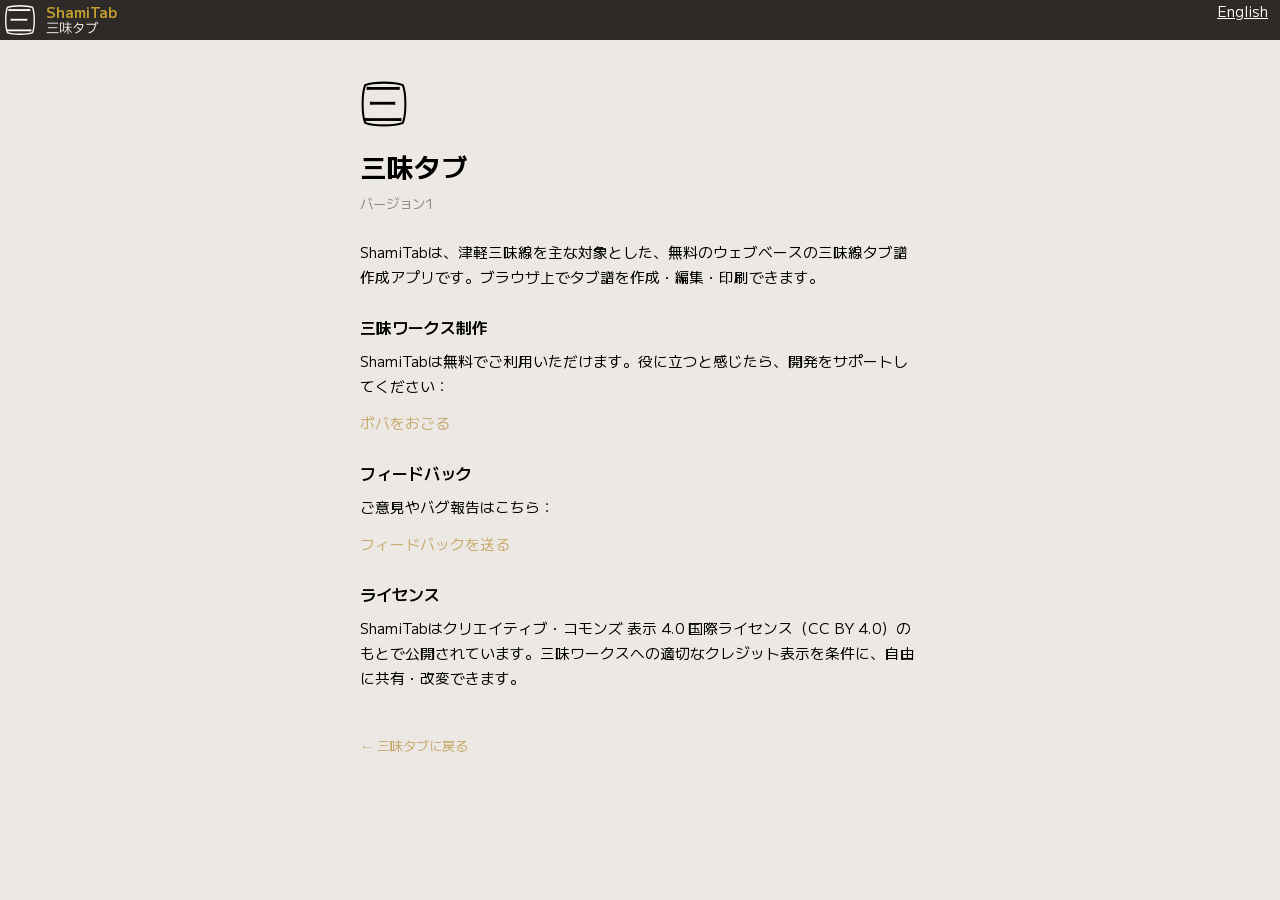
==== about-ja.html @ 80b40124 "Logo changes" ====
<!doctype html>
<html lang="ja">
<head>
  <meta charset="utf-8" />
  <meta name="viewport" content="width=device-width, initial-scale=1" />
  <title>三味タブ — アプリについて</title>
  <link rel="stylesheet" href="css/styles.css" />
  <link href="https://fonts.googleapis.com/css2?family=IBM+Plex+Sans+JP&display=swap" rel="stylesheet">
  <link href="https://fonts.googleapis.com/css2?family=M+PLUS+2:wght@100..900&display=swap" rel="stylesheet">
  <link rel="icon" type="image/svg+xml" href="assets/favicon.svg">
  <link rel="icon" type="image/png" href="assets/favicon.png">
  <style>
    .about-content {
      max-width: 600px;
      margin: 80px auto 40px auto;
      padding: 0 20px;
      font-family: "M Plus 2", sans-serif;
      font-size: 11pt;
      line-height: 1.7;
    }
    .about-logo {
      width: 48px;
      height: 48px;
      margin-bottom: 16px;
      display: block;
    }
    .about-content h1 {
      font-size: 20pt;
      font-weight: 700;
      margin: 0 0 4px 0;
    }
    .about-content .version {
      font-size: 10pt;
      color: #888;
      margin: 0 0 24px 0;
    }
    .about-content h2 {
      font-size: 12pt;
      font-weight: 600;
      margin: 24px 0 8px 0;
    }
    .about-content p {
      margin: 0 0 12px 0;
    }
    .about-content a {
      color: #c8a96e;
      text-decoration: none;
    }
    .about-content a:hover {
      text-decoration: underline;
    }
    .back-btn {
      display: inline-block;
      margin-top: 32px;
      font-size: 10pt;
      color: #888;
      text-decoration: none;
    }
    .back-btn:hover {
      color: #fff;
    }
  </style>
</head>
<body>
  <div class="menubar">
    <img src="assets/shamiworks-logo-white.svg" class="icon" alt="ShamiWorks logo" />
    <div class="menu-title-block">
      <div class="menu-title-en">ShamiTab</div>
      <div class="menu-title-ja">三味タブ</div>
    </div>
    <div class="menu-right">
      <a href="about.html" class="menu-btn">English</a>
    </div>
  </div>

  <div class="about-content">
    <img src="assets/shamiworks-logo-black.svg" class="about-logo" alt="ShamiWorks logo" />
    <h1>三味タブ</h1>
    <p class="version">バージョン1</p>

    <p>ShamiTabは、津軽三味線を主な対象とした、無料のウェブベースの三味線タブ譜作成アプリです。ブラウザ上でタブ譜を作成・編集・印刷できます。</p>

    <h2>三味ワークス制作</h2>
    <p>ShamiTabは無料でご利用いただけます。役に立つと感じたら、開発をサポートしてください：</p>
    <p><a href="https://ko-fi.com/shamiworks" id="kofi-link">ボバをおごる</a></p>

    <h2>フィードバック</h2>
    <p>ご意見やバグ報告はこちら：</p>
    <p><a href="https://forms.gle/WFv3D6mqqEGeypJU8" target="_blank">フィードバックを送る</a></p>

    <h2>ライセンス</h2>
    <p>ShamiTabはクリエイティブ・コモンズ 表示 4.0 国際ライセンス（CC BY 4.0）のもとで公開されています。三味ワークスへの適切なクレジット表示を条件に、自由に共有・改変できます。</p>

    <a class="back-btn" href="index.html">← 三味タブに戻る</a>
  </div>
</body>
</html>
---- css/styles.css ----
/* ---- Overall Rules ---- */

*, *::before, *::after {
    box-sizing: border-box;
    font-size: 11pt;
}

body {
    margin: 0;
    padding: 0;
    background: #ece8e3;
    font-family: "M Plus 2", sans-serif;
    
}


/* ---- End Overall Rules ---- */


/* ---- Main Menu Rules ---- */
.menubar {
    display: flex;
    margin: 0;
    padding: 0;
    height: 40px;
    width: 100%;
    position: fixed;
    top: 0;
    background: #2e2a27;
    z-index: 1000;
}

.icon {
    width: 32px;
    height: 32px;
    margin: 4px;
    display: block;
    cursor: pointer;
}
.watermark {
    display: block;
    width: 100%;
    text-align: center;
    font-size: 8pt;
    color: #d3d3d3;
    padding: 2mm 0;
    font-family: "M Plus 2", sans-serif;
}
.info-btn {
    margin-left: auto;
}

.menu-right {
    margin-left: auto;
    display: flex;
    align-items: center;
    overflow: hidden;
    min-width: 0;
}

.menu-title-block {
    display: flex;
    flex-direction: column;
    justify-content: center;
    padding-left: 6px;
    line-height: 1.2;
}

.menu-title-en {
    font-family: "M Plus 2", sans-serif;
    font-size: 11pt;
    font-weight: 600;
    color: #c8a030;
}

.menu-title-ja {
    font-family: "IBM Plex Sans JP", sans-serif;
    font-size: 10pt;
    color: white;
}

.info-panel {
    position: fixed;
    top: 40px;
    right: -340px;
    width: 320px;
    height: calc(100vh - 40px);
    background: #f5f1eb;
    border-left: 1px solid #ccc;
    padding: 20px;
    overflow-y: auto;
    z-index: 999;
    transition: right 0.3s ease;
    font-family: "M Plus 2", sans-serif;
    font-size: 10pt;
    box-sizing: border-box;
}

.info-panel.open {
    right: 0;
}

.info-panel h2 {
    font-size: 11pt;
    font-weight: 600;
    margin: 16px 0 6px 0;
}

.info-panel h2:first-of-type {
    margin-top: 0;
}

.info-panel p {
    margin: 0 0 8px 0;
    line-height: 1.5;
}

.info-close {
    float: right;
    background: none;
    border: none;
    font-size: 14pt;
    cursor: pointer;
    color: #2e2a27;
    padding: 0;
}

.shortcut-table {
    width: 100%;
    border-collapse: collapse;
    font-size: 10pt;
}

.shortcut-table td {
    padding: 3px 6px;
    vertical-align: top;
}

.shortcut-table td:first-child {
    font-weight: 500;
    white-space: nowrap;
    width: 80px;
}

.menu-btn {
    border: none;
    width: 60px;
    color: white;
    font-family: "M Plus 2", sans-serif;
    background: #2e2a27;

}

.menu-right .menu-btn {
    width: auto;
    height: 40px;
    padding: 0 12px;
}

.menu-btn:hover {
    background-color: #5c5248;
}

.menu-title {
    color: white;
    font-family: "M Plus 2", sans-serif;
    font-size: 11pt;
    line-height: 40px;
    padding-left: 8px;
}

.kofi-btn {
    text-decoration: none;
    line-height: 40px;
    color: white;
}

.menu-dropdown {
    position: fixed;
    margin: 0;
    top: 40px;
    padding-bottom: 5px;
    width: 300px;
    display: none;
    background: #353029;
    border: 1px solid  rgb(177, 177, 177);
    z-index: 1000;

}

.menu-dropdown.open {
    display: block;

}

.menu-dropdown-btn {
    display: flex;
    border: none;
    margin-top: 5px;
    padding: 4px 0 4px 20px;
    width: 100%;
    color: white;
    font-family: "M Plus 2", sans-serif;
    justify-content: left;
    background: #2e2a27;

}

.menu-dropdown-btn:hover {
    background-color: #5c5248;
}

.file-menu {
    left: 40px;
}

/* New ▶ submenu */
.has-submenu {
    position: relative;
    width: 100%;
}

.submenu {
    display: none;
    position: absolute;
    top: 0;
    left: 100%;
    width: 220px;
    background: #353029;
    border: 1px solid rgb(177, 177, 177);
    padding-bottom: 5px;
    z-index: 1001;
}

.has-submenu:hover .submenu {
    display: block;
}

.edit-menu {
    left: 100px;
    
}

.page-menu {
    left: 160px;

}


/* ---- End Main Menu Rules ---- */

/* ---- Tool Palette Rules ---- */

.palette {
    display: grid;
    grid-template-columns: repeat(4, 1fr);
    grid-template-rows: repeat(18, 1fr);
    position: fixed;
    top: 45px;
    left: 5px;
    height: 700px;
    width: 220px;
    z-index: 100;
    overflow: hidden;
    background: #2e2a27;
    font-family: "IBM Plex Sans JP", sans-serif;
    color: white;
    gap: 2px;
    

}

.palette-header {
    grid-column-start: 1;
    grid-column-end: 5;
    display: flex;
    justify-content: center;
    align-items: center;
    background: #353029;
}

.palette-item {
    display: flex;
    justify-content: center;
    align-items: center;

    /* border: 1px solid red; */
}

.palette-item button {
    font-family: "IBM Plex Sans JP", sans-serif;
    color: white;
    border: none;
    height: 100%;
    width: 100%;
    background: transparent;
}

.palette-item button:hover {
    background-color: #5c5248;
}

.p-dotted::after {
    content: "●";
    position: relative;
    top: -1.7mm;
    right: -0.3mm;
    font-size: 1mm;
    color: #e0e0e0;
}

.p-single {
    position: relative;
    text-decoration: 1px underline #e0e0e0;
}

.p-double {
    position: relative;
    text-decoration: 1px underline double #e0e0e0;
}

.palette-bar-line {
    font-size: 16pt;
}

/* ---- End Tool Palette Rules ---- */

/* ---- Workspace Rules ---- */

.workspace {
    margin-top: 45px;
    margin-left: 230px;

    /* border: 1px solid red; */
}

/* ---- Page level ---- */
.page {
  width: 210mm;
  height: 297mm;
  background: white;
  position: relative;
  margin-top: auto;
  margin-right: auto;
  margin-bottom: 10px;
  margin-left: auto;
  font-family: "IBM Plex Sans JP", sans-serif;
  font-size: 11pt;
  box-shadow: 0 4px 8px 0 rgba(0, 0, 0, 0.2), 0 6px 20px 0 rgba(0, 0, 0, 0.19);

  /* outline: 0.2mm solid red; */
  
}

.staff-page-content, .lyric-page-content{
  width: 190mm;
  height: 277mm;
  position: absolute;
  top: 10mm;
  left: 10mm;

  /* border: 1px solid red; */

}

/* ---- Header ---- */
.header {
  display: grid;
  grid-template-columns: repeat(19, 1fr);
  grid-template-rows: repeat(5, 5mm);
  width: 190mm;
  height: 27mm;

  /* outline: 1px solid blue; */

}

.dedication-field {
  justify-self: center;
  align-self: center;
  grid-row: 1 / span 1;
  grid-column:4 / span 13;
  font-size: 8pt;
  font-family: "IBM Plex Sans JP", sans-serif;

}

.page-number {
  justify-self: right;
  align-self: center;
  grid-row: 1 / span 1;
  grid-column: 17 / span 3;
  font-size: 8pt;

}

.title-field {
  justify-self: center;
  align-self: center;
  grid-row: 2 / span 2;
  grid-column: 4 / span 13;
  font-size: 20pt;

}

.subtitle-field {
  justify-self: center;
  align-self: center;
  grid-row: 4 / span 1;
  grid-column: 4 / span 13;
  font-size: 12pt;
  
}

.tuning-field {
  justify-self: left;
  align-self: center;
  grid-row: 4 / span 1;
  grid-column: 1 / span 3;
  font-size: 10pt;
  
}
.time-sig-field {
  justify-self: left;
  align-self: center;
  grid-row: 5 / span 1;
  grid-column: 1 / span 3; 
  font-size: 10pt;
  
}

.arranger-field {
  justify-self: right;
  align-self: center;
  grid-row: 5 / span 1;
  grid-column: 14 / span 6;
  font-size: 10pt;

}


.running-header > *:not(.title-field):not(.page-number) {
  visibility: hidden;
}

[data-placeholder]:empty::before {
  content: attr(data-placeholder);
  color: lightgrey;
  pointer-events: none;
}

/* ---- Staff unit ---- */
.staff-unit {
  display: grid;
  grid-template-columns: 10mm 180mm;
  width: 190mm;
  height: 25mm;

  /* outline: 1px solid red; */

}

.arc-layer {
  position: absolute;
  inset: 0;
  pointer-events: none;
  overflow: visible;
}


.staff-line {
  stroke: #d3d3d3;
  stroke-width: 0.3mm;

}

.staff-metadata {
  display: grid;
  grid-template-columns: auto 5.4mm;
  grid-template-rows: repeat(6,4mm);
  width: 10mm;
  height: 20mm;

}

.bar-number {
  display: flex;
  justify-self: left;
  align-items: center;
  grid-column: 1 / span 2;
  height: 4mm;
  
}

.string-number {
  display: flex;
  justify-content: center;
  align-items: center;
  grid-column-start: 2;
  grid-column-end: 3;
  pointer-events: none;

}

.staff-section {
  position: relative;
  height: 24mm;

}

.staff-svg {
  position: absolute;
  inset: 0;
  z-index: 1;
  overflow: visible;
}

.barline-hit {
  cursor: pointer;
}

.notation-layer {
  position: absolute;
  inset: 0;
  z-index: 2;
  display: grid;
  grid-template-columns: repeat(32, 1fr);
  width: 180mm;

}

.time-division {
  display: block;

  /* outline: 1px solid red; */
}

.time-division:hover {
  background: rgba(200,160,48,0.08);
}

.time-division.selected {
  outline: 0.4mm solid rgba(200,160,48,0.5);
  outline-offset: -0.2mm;
}

.staff-unit.selected-unit .staff-section {
  outline: 0.4mm solid rgba(200,160,48,0.4);
  outline-offset: -0.2mm;
}

.dedication-field:focus,
.title-field:focus,
.subtitle-field:focus,
.time-sig-field:focus,
.tuning-field:focus,
.arranger-field:focus,
.lyric-line:focus {
  outline: 0.4mm solid rgba(200,160,48,0.4);
  outline-offset: -0.2mm;
}

.dotted::after {
  content: "●";
  position: absolute;
  top: -0.5mm;
  right: -0.5mm;
  font-size: 1mm;
  color: black;
}
.single {
  position: relative;
  text-decoration: 1px underline #000000;
}

.double {
  position: relative;
  text-decoration: 1px underline double #000000;
}

/* .triplet-disabled {
  background: rgba(180, 100, 40, 0.06);
} */

.triplet-disabled:hover {
  background: rgba(180, 100, 40, 0.15);
}

.above-zone {
  display: flex;
  height: 4mm;
  align-items: flex-end;
  justify-content: center;
  font-size: 8pt;
  pointer-events: none;

  /* outline: 1px solid blue; */
}

.ha-mark {
  font-size: 8pt;
}

.finger-mark {
  font-size: 8pt;
}

.tsubo-zone {
  display: grid;
  grid-template-rows: auto auto auto;
  
  /* outline: 1px solid orange; */
}

.string-slot {
  position: relative;
  display: flex;
  height: 4mm;
  align-items: center;
  justify-content: center;
  font-size: 10pt;
  
}

.string-slot:hover {
  background: rgba(200,160,48,0.12);
}

.string-slot.selected {
  outline: 0.5mm solid #c8a030;
  outline-offset: -0.2mm;
}

.string-slot.has-rest {
  font-size: 10pt;
}

.sukui-mark, .hajiki-mark, .keshi-mark, .uchi-mark {
  position: absolute;
  bottom: -4.2mm;   /* adjust later */
  left: 50%;
  transform: translateX(-50%);
  pointer-events: none;
  font-size: 8pt;

  /* background-color: white; */
}


.clearance-row {
  display: block;
  height: 4mm;

  /* outline: 1px solid red; */
}

.below-zone {
  display: flex;
  height: 4mm;
  align-items: flex-start;
  justify-content: center;
  font-size: 8pt;
  pointer-events: none;

  /* outline: 1px solid green; */

}


.has-tsubo {
  background-color: transparent;
  padding: 0 0.4mm;
  font-size: 10pt;
}

/* ---- Lyric unit ---- */
.lyric-unit {
  display: flex;
  flex-direction: column;
  justify-content: space-around; /* evenly space 3 lines vertically */
  width: 180mm;   /* matches staff-section width */
  margin-left: 10mm; /* align with staff-section start */
  height: 25mm;   /* same as staff-unit height */
  font-family: "IBM Plex Sans JP", sans-serif;
  font-size: 10pt;
}

.lyric-line {
  width: 100%;
  padding: 0; /* no extra padding needed */
}


/* ---- End Workspace Rules ---- */

/* ---- Print rules ---- */
@page {
  size: A4;
  margin: 0;
}


@media print {
  
  .ui {
    display: none;
    margin: 0;
    padding: 0;
  }

  .body {
    overflow: hidden;
  }

  .workspace {
    margin: 0;
    padding: 0;
    top: 0;
    left: 0;
    overflow: hidden;
    
  }

  .page {
    height: 297mm;
    margin: 0;
    padding: 0;
    box-shadow: none;
  }

  .staff-unit.selected-unit .staff-section { outline: none; }

  [data-placeholder]:empty::before { display: none; }

}


/* ---- End Print rules ---- */

@media (max-width: 700px) {
    .menu-right {
        display: none;
    }
}
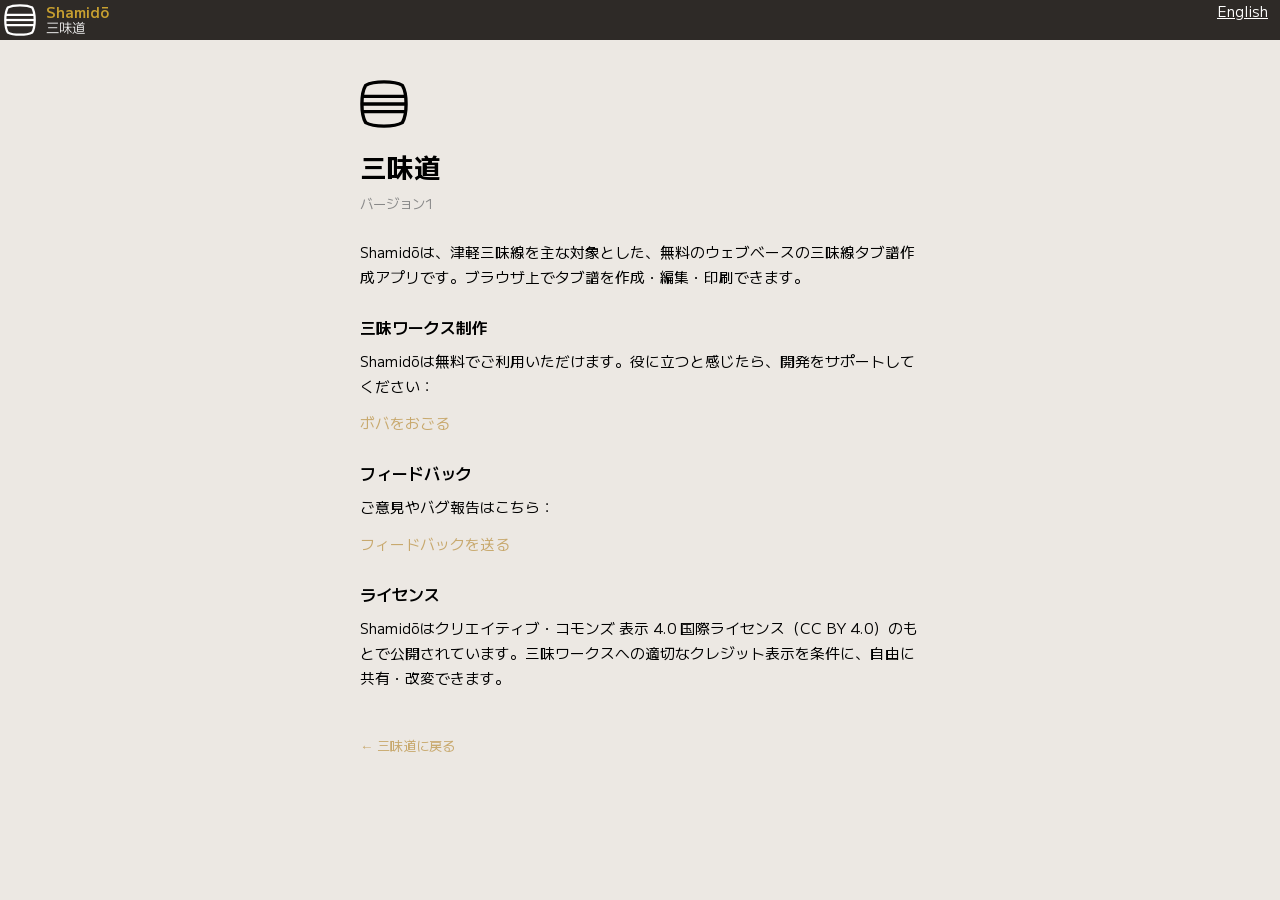
==== commit 70a8e025: "All v1.1 changes plus extras. Check Changelog for details." ====
--- a/about-ja.html
+++ b/about-ja.html
@@ -3,7 +3,7 @@
 <head>
   <meta charset="utf-8" />
   <meta name="viewport" content="width=device-width, initial-scale=1" />
-  <title>三味タブ — アプリについて</title>
+  <title>三味道 — アプリについて</title>
   <link rel="stylesheet" href="css/styles.css" />
   <link href="https://fonts.googleapis.com/css2?family=IBM+Plex+Sans+JP&display=swap" rel="stylesheet">
   <link href="https://fonts.googleapis.com/css2?family=M+PLUS+2:wght@100..900&display=swap" rel="stylesheet">
@@ -63,10 +63,10 @@
 </head>
 <body>
   <div class="menubar">
-    <img src="assets/shamiworks-logo-white.svg" class="icon" alt="ShamiWorks logo" />
+    <img src="assets/shamido-logo-white.svg" class="icon" alt="ShamiWorks logo" />
     <div class="menu-title-block">
-      <div class="menu-title-en">ShamiTab</div>
-      <div class="menu-title-ja">三味タブ</div>
+      <div class="menu-title-en">Shamidō</div>
+      <div class="menu-title-ja">三味道</div>
     </div>
     <div class="menu-right">
       <a href="about.html" class="menu-btn">English</a>
@@ -74,14 +74,14 @@
   </div>
 
   <div class="about-content">
-    <img src="assets/shamiworks-logo-black.svg" class="about-logo" alt="ShamiWorks logo" />
-    <h1>三味タブ</h1>
+    <img src="assets/shamido-logo-black.svg" class="about-logo" alt="ShamiWorks logo" />
+    <h1>三味道</h1>
     <p class="version">バージョン1</p>
 
-    <p>ShamiTabは、津軽三味線を主な対象とした、無料のウェブベースの三味線タブ譜作成アプリです。ブラウザ上でタブ譜を作成・編集・印刷できます。</p>
+    <p>Shamidōは、津軽三味線を主な対象とした、無料のウェブベースの三味線タブ譜作成アプリです。ブラウザ上でタブ譜を作成・編集・印刷できます。</p>
 
     <h2>三味ワークス制作</h2>
-    <p>ShamiTabは無料でご利用いただけます。役に立つと感じたら、開発をサポートしてください：</p>
+    <p>Shamidōは無料でご利用いただけます。役に立つと感じたら、開発をサポートしてください：</p>
     <p><a href="https://ko-fi.com/shamiworks" id="kofi-link">ボバをおごる</a></p>
 
     <h2>フィードバック</h2>
@@ -89,9 +89,9 @@
     <p><a href="https://forms.gle/WFv3D6mqqEGeypJU8" target="_blank">フィードバックを送る</a></p>
 
     <h2>ライセンス</h2>
-    <p>ShamiTabはクリエイティブ・コモンズ 表示 4.0 国際ライセンス（CC BY 4.0）のもとで公開されています。三味ワークスへの適切なクレジット表示を条件に、自由に共有・改変できます。</p>
+    <p>Shamidōはクリエイティブ・コモンズ 表示 4.0 国際ライセンス（CC BY 4.0）のもとで公開されています。三味ワークスへの適切なクレジット表示を条件に、自由に共有・改変できます。</p>
 
-    <a class="back-btn" href="index.html">← 三味タブに戻る</a>
+    <a class="back-btn" href="index.html">← 三味道に戻る</a>
   </div>
 </body>
 </html>
--- a/css/styles.css
+++ b/css/styles.css
@@ -144,7 +144,7 @@
 
 .menu-btn {
     border: none;
-    width: 60px;
+    width: 80px;
     color: white;
     font-family: "M Plus 2", sans-serif;
     background: #2e2a27;
@@ -210,6 +210,12 @@
     background-color: #5c5248;
 }
 
+.menu-dropdown-btn:disabled {
+  opacity: 0.4;
+  cursor: default;
+  pointer-events: none;
+}
+
 .file-menu {
     left: 40px;
 }
@@ -259,7 +265,7 @@
     top: 45px;
     left: 5px;
     height: 700px;
-    width: 220px;
+    width: 290px;
     z-index: 100;
     overflow: hidden;
     background: #2e2a27;
@@ -447,6 +453,10 @@
   content: attr(data-placeholder);
   color: lightgrey;
   pointer-events: none;
+  font-family: inherit;
+  font-size: inherit;
+  font-style: inherit;
+  font-weight: inherit;
 }
 
 /* ---- Staff unit ---- */
@@ -455,6 +465,8 @@
   grid-template-columns: 10mm 180mm;
   width: 190mm;
   height: 25mm;
+  user-select: none;
+  overflow: visible;
 
   /* outline: 1px solid red; */
 
@@ -478,18 +490,30 @@
   display: grid;
   grid-template-columns: auto 5.4mm;
   grid-template-rows: repeat(6,4mm);
-  width: 10mm;
+  width: 15mm;
   height: 20mm;
+  margin-left: -5mm;
+  overflow: hidden;
 
 }
 
 .bar-number {
   display: flex;
-  justify-self: left;
+  justify-content: flex-end;
   align-items: center;
-  grid-column: 1 / span 2;
-  height: 4mm;
-  
+  grid-column: 1;
+  grid-row: 1;
+  font-size: 11pt;
+}
+
+.part-label {
+  display: flex;
+  align-items: center;
+  justify-content: center;
+  grid-column: 1;
+  grid-row: 2 / span 3;
+  font-size: 14pt;
+  overflow: hidden;
 }
 
 .string-number {
@@ -544,7 +568,8 @@
   outline-offset: -0.2mm;
 }
 
-.staff-unit.selected-unit .staff-section {
+.staff-unit.selected-unit .staff-section,
+.staff-section.selected {
   outline: 0.4mm solid rgba(200,160,48,0.4);
   outline-offset: -0.2mm;
 }
@@ -556,6 +581,17 @@
 .tuning-field:focus,
 .arranger-field:focus,
 .lyric-line:focus {
+  outline: 0.4mm solid rgba(200,160,48,0.4);
+  outline-offset: -0.2mm;
+}
+
+.bar-number,
+.part-label {
+  outline: none;
+}
+
+.bar-number:focus,
+.part-label:focus {
   outline: 0.4mm solid rgba(200,160,48,0.4);
   outline-offset: -0.2mm;
 }
@@ -690,6 +726,16 @@
   padding: 0; /* no extra padding needed */
 }
 
+.staff-unit.blank .staff-section,
+.staff-unit.blank .staff-metadata,
+.lyric-unit.blank {
+  visibility: hidden;
+}
+
+.staff-unit.blank.selected-unit {
+  outline: 0.4mm solid rgba(200,160,48,0.4);
+  outline-offset: -0.2mm;
+}
 
 /* ---- End Workspace Rules ---- */
 
@@ -737,8 +783,42 @@
 
 /* ---- End Print rules ---- */
 
+.logo-dropdown-wrapper {
+    position: relative;
+    display: flex;
+    align-items: center;
+}
+
+.logo-dropdown {
+    display: none;
+    position: fixed;
+    top: 40px;
+    left: 0;
+    width: 200px;
+    background: #353029;
+    border: 1px solid rgb(177, 177, 177);
+    padding-bottom: 5px;
+    z-index: 1000;
+}
+
+.logo-dropdown.open {
+    display: block;
+}
+
 @media (max-width: 700px) {
     .menu-right {
         display: none;
     }
+}
+
+@media (max-width: 480px) {
+    .info-panel {
+        width: 100%;
+        right: -100%;
+    }
+    
+    .info-panel.open {
+        width: 100%;
+        right: 0;
+    }
 }
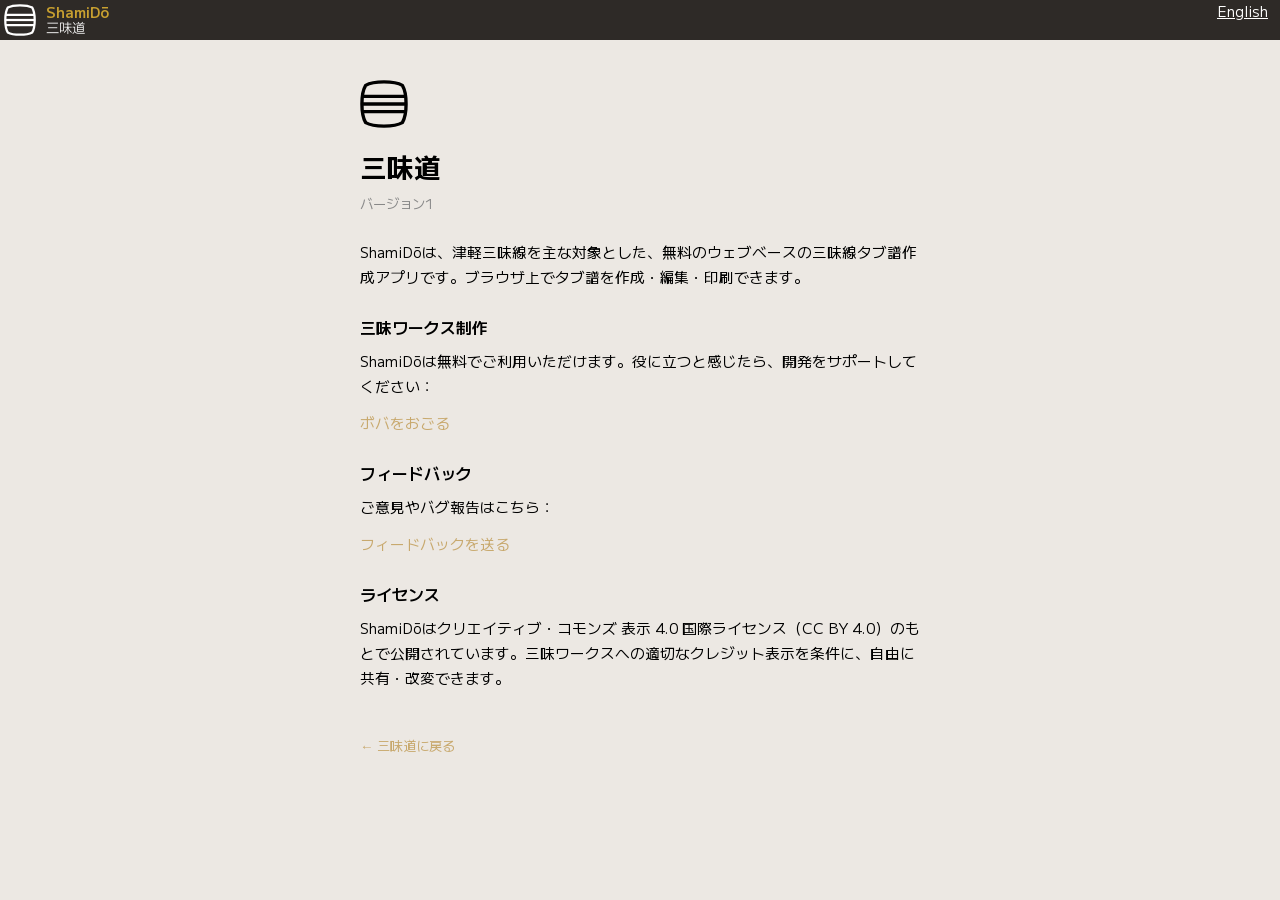
==== commit 2d46d34c: "Spelling fix" ====
--- a/about-ja.html
+++ b/about-ja.html
@@ -65,7 +65,7 @@
   <div class="menubar">
     <img src="assets/shamido-logo-white.svg" class="icon" alt="ShamiWorks logo" />
     <div class="menu-title-block">
-      <div class="menu-title-en">Shamidō</div>
+      <div class="menu-title-en">ShamiDō</div>
       <div class="menu-title-ja">三味道</div>
     </div>
     <div class="menu-right">
@@ -78,10 +78,10 @@
     <h1>三味道</h1>
     <p class="version">バージョン1</p>
 
-    <p>Shamidōは、津軽三味線を主な対象とした、無料のウェブベースの三味線タブ譜作成アプリです。ブラウザ上でタブ譜を作成・編集・印刷できます。</p>
+    <p>ShamiDōは、津軽三味線を主な対象とした、無料のウェブベースの三味線タブ譜作成アプリです。ブラウザ上でタブ譜を作成・編集・印刷できます。</p>
 
     <h2>三味ワークス制作</h2>
-    <p>Shamidōは無料でご利用いただけます。役に立つと感じたら、開発をサポートしてください：</p>
+    <p>ShamiDōは無料でご利用いただけます。役に立つと感じたら、開発をサポートしてください：</p>
     <p><a href="https://ko-fi.com/shamiworks" id="kofi-link">ボバをおごる</a></p>
 
     <h2>フィードバック</h2>
@@ -89,7 +89,7 @@
     <p><a href="https://forms.gle/WFv3D6mqqEGeypJU8" target="_blank">フィードバックを送る</a></p>
 
     <h2>ライセンス</h2>
-    <p>Shamidōはクリエイティブ・コモンズ 表示 4.0 国際ライセンス（CC BY 4.0）のもとで公開されています。三味ワークスへの適切なクレジット表示を条件に、自由に共有・改変できます。</p>
+    <p>ShamiDōはクリエイティブ・コモンズ 表示 4.0 国際ライセンス（CC BY 4.0）のもとで公開されています。三味ワークスへの適切なクレジット表示を条件に、自由に共有・改変できます。</p>
 
     <a class="back-btn" href="index.html">← 三味道に戻る</a>
   </div>
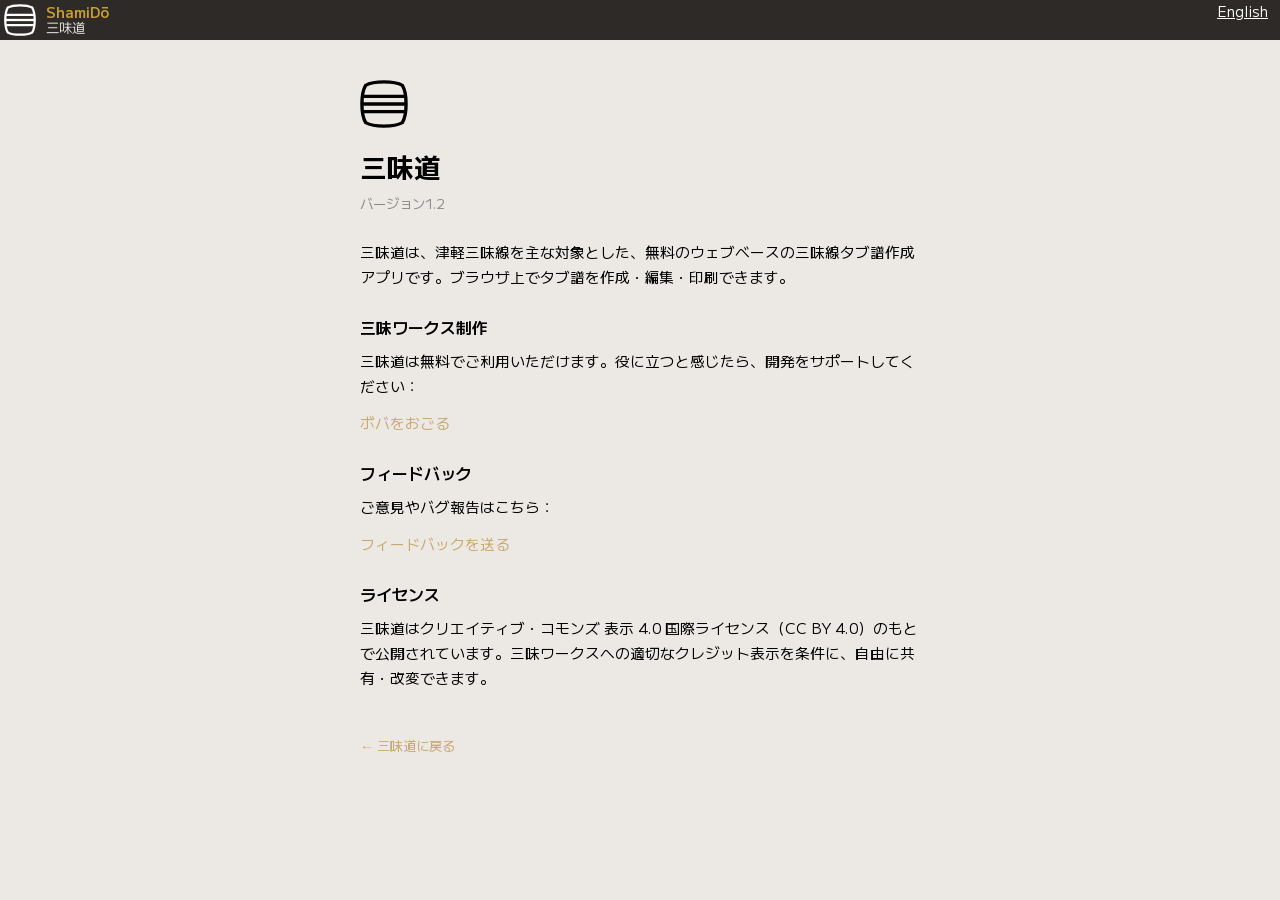
==== commit c58c75b7: "Version 1.2 changes. Streamlined measure creation, bar lines" ====
--- a/about-ja.html
+++ b/about-ja.html
@@ -76,12 +76,12 @@
   <div class="about-content">
     <img src="assets/shamido-logo-black.svg" class="about-logo" alt="ShamiWorks logo" />
     <h1>三味道</h1>
-    <p class="version">バージョン1</p>
+    <p class="version">バージョン1.2</p>
 
-    <p>ShamiDōは、津軽三味線を主な対象とした、無料のウェブベースの三味線タブ譜作成アプリです。ブラウザ上でタブ譜を作成・編集・印刷できます。</p>
+    <p>三味道は、津軽三味線を主な対象とした、無料のウェブベースの三味線タブ譜作成アプリです。ブラウザ上でタブ譜を作成・編集・印刷できます。</p>
 
     <h2>三味ワークス制作</h2>
-    <p>ShamiDōは無料でご利用いただけます。役に立つと感じたら、開発をサポートしてください：</p>
+    <p>三味道は無料でご利用いただけます。役に立つと感じたら、開発をサポートしてください：</p>
     <p><a href="https://ko-fi.com/shamiworks" id="kofi-link">ボバをおごる</a></p>
 
     <h2>フィードバック</h2>
@@ -89,7 +89,7 @@
     <p><a href="https://forms.gle/WFv3D6mqqEGeypJU8" target="_blank">フィードバックを送る</a></p>
 
     <h2>ライセンス</h2>
-    <p>ShamiDōはクリエイティブ・コモンズ 表示 4.0 国際ライセンス（CC BY 4.0）のもとで公開されています。三味ワークスへの適切なクレジット表示を条件に、自由に共有・改変できます。</p>
+    <p>三味道はクリエイティブ・コモンズ 表示 4.0 国際ライセンス（CC BY 4.0）のもとで公開されています。三味ワークスへの適切なクレジット表示を条件に、自由に共有・改変できます。</p>
 
     <a class="back-btn" href="index.html">← 三味道に戻る</a>
   </div>
--- a/css/styles.css
+++ b/css/styles.css
@@ -306,6 +306,10 @@
     background-color: #5c5248;
 }
 
+.palette-item-wide {
+    grid-column: span 2;
+}
+
 .p-dotted::after {
     content: "●";
     position: relative;
@@ -539,10 +543,6 @@
   overflow: visible;
 }
 
-.barline-hit {
-  cursor: pointer;
-}
-
 .notation-layer {
   position: absolute;
   inset: 0;
@@ -614,14 +614,6 @@
   text-decoration: 1px underline double #000000;
 }
 
-/* .triplet-disabled {
-  background: rgba(180, 100, 40, 0.06);
-} */
-
-.triplet-disabled:hover {
-  background: rgba(180, 100, 40, 0.15);
-}
-
 .above-zone {
   display: flex;
   height: 4mm;
@@ -635,6 +627,38 @@
 
 .ha-mark {
   font-size: 8pt;
+}
+
+/* Repeat number on close-repeat barlines: right edge set inline from drawBarlines() */
+.repeat-box {
+  position: absolute;
+  top: 0;
+  height: 4mm;
+  min-width: 2mm;
+  display: flex;
+  align-items: flex-end;
+  justify-content: flex-end;
+  font-size: 6pt;
+  line-height: 1;
+  color: #8a8a8a;
+  white-space: nowrap;
+  outline: none;
+  z-index: 3;
+}
+
+.repeat-box::before {
+  content: "×";
+  font-size: inherit;   /* override the global *::before 11pt */
+}
+
+.repeat-box:empty::before {
+  content: "×?";
+  color: lightgrey;
+}
+
+.repeat-box:focus {
+  outline: 0.4mm solid rgba(200,160,48,0.4);
+  outline-offset: -0.2mm;
 }
 
 .finger-mark {
@@ -777,6 +801,8 @@
   .staff-unit.selected-unit .staff-section { outline: none; }
 
   [data-placeholder]:empty::before { display: none; }
+
+  .repeat-box:empty { display: none; }
 
 }
 
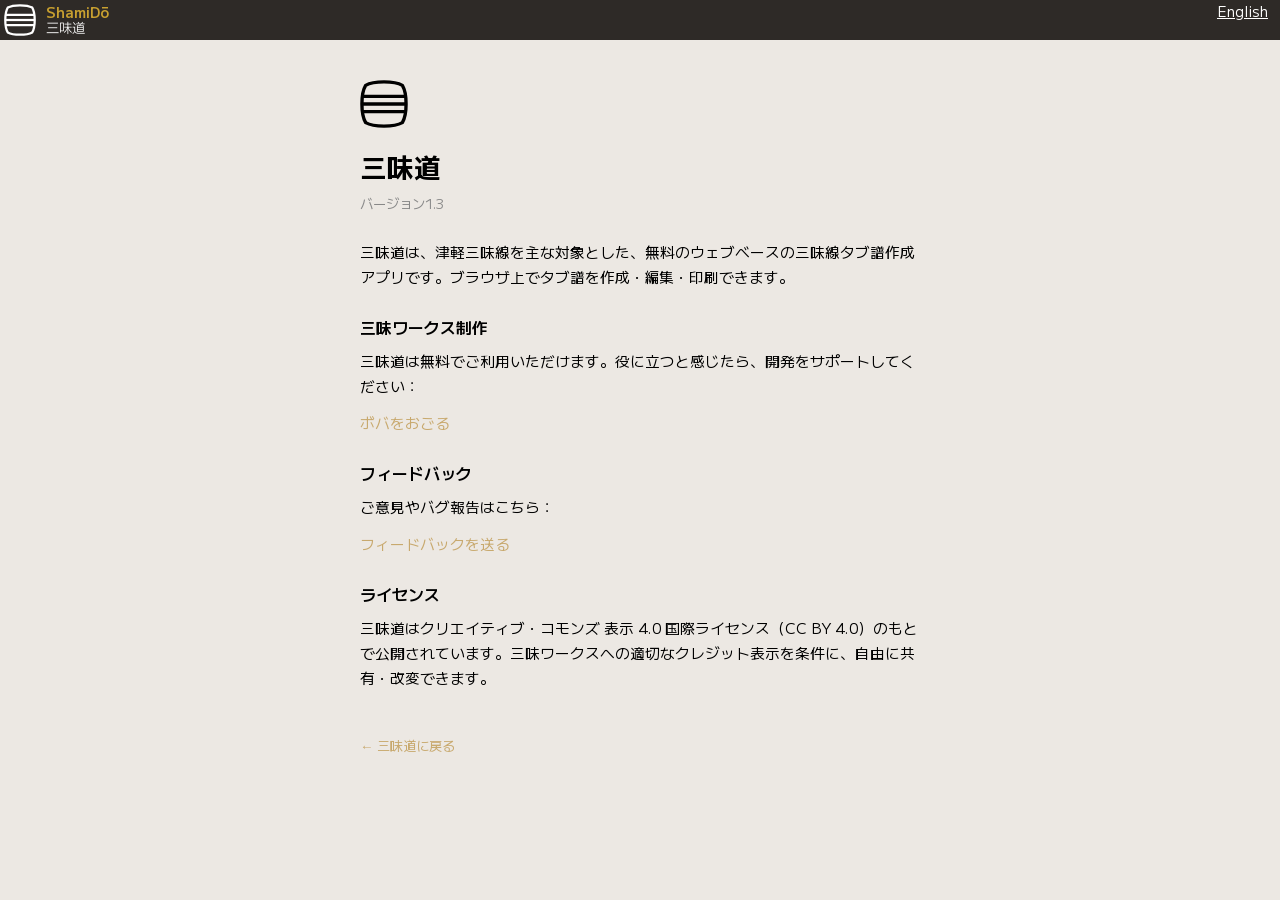
==== commit 26ca67bb: "Update to pages, delete, and undo" ====
--- a/about-ja.html
+++ b/about-ja.html
@@ -76,7 +76,7 @@
   <div class="about-content">
     <img src="assets/shamido-logo-black.svg" class="about-logo" alt="ShamiWorks logo" />
     <h1>三味道</h1>
-    <p class="version">バージョン1.2</p>
+    <p class="version">バージョン1.3</p>
 
     <p>三味道は、津軽三味線を主な対象とした、無料のウェブベースの三味線タブ譜作成アプリです。ブラウザ上でタブ譜を作成・編集・印刷できます。</p>
 
--- a/css/styles.css
+++ b/css/styles.css
@@ -661,6 +661,40 @@
   outline-offset: -0.2mm;
 }
 
+/* Free text over the below zones. The clip wrapper stops overflowing text at position 32
+   (right edge of the unit); only the box itself (its span width) takes clicks. */
+.text-box-clip {
+  position: absolute;
+  overflow: hidden;
+  pointer-events: none;
+  z-index: 3;
+}
+
+.text-box {
+  pointer-events: auto;
+  box-sizing: border-box;
+  height: 4mm;
+  line-height: 4mm;
+  font-family: "IBM Plex Sans JP", sans-serif;
+  font-size: 8pt;
+  color: black;
+  text-align: left;
+  white-space: nowrap;
+  overflow: visible;
+  user-select: text;
+  cursor: text;
+  outline: none;
+}
+
+.text-box:focus {
+  outline: 0.4mm solid rgba(200,160,48,0.4);
+  outline-offset: -0.2mm;
+}
+
+.text-box.clipped {
+  color: red;
+}
+
 .finger-mark {
   font-size: 8pt;
 }
@@ -719,7 +753,8 @@
   height: 4mm;
   align-items: flex-start;
   justify-content: center;
-  font-size: 8pt;
+  font-size: 7pt;     /* マ (maebachi): ink 20.26–21.97mm from top of notation layer */
+  line-height: 1;     /* keeps the mark at the top of the zone, leaving room for hairpins */
   pointer-events: none;
 
   /* outline: 1px solid green; */
@@ -751,8 +786,7 @@
 }
 
 .staff-unit.blank .staff-section,
-.staff-unit.blank .staff-metadata,
-.lyric-unit.blank {
+.staff-unit.blank .staff-metadata {
   visibility: hidden;
 }
 
@@ -803,6 +837,9 @@
   [data-placeholder]:empty::before { display: none; }
 
   .repeat-box:empty { display: none; }
+
+  .text-box,
+  .text-box.clipped { color: black; }
 
 }
 
